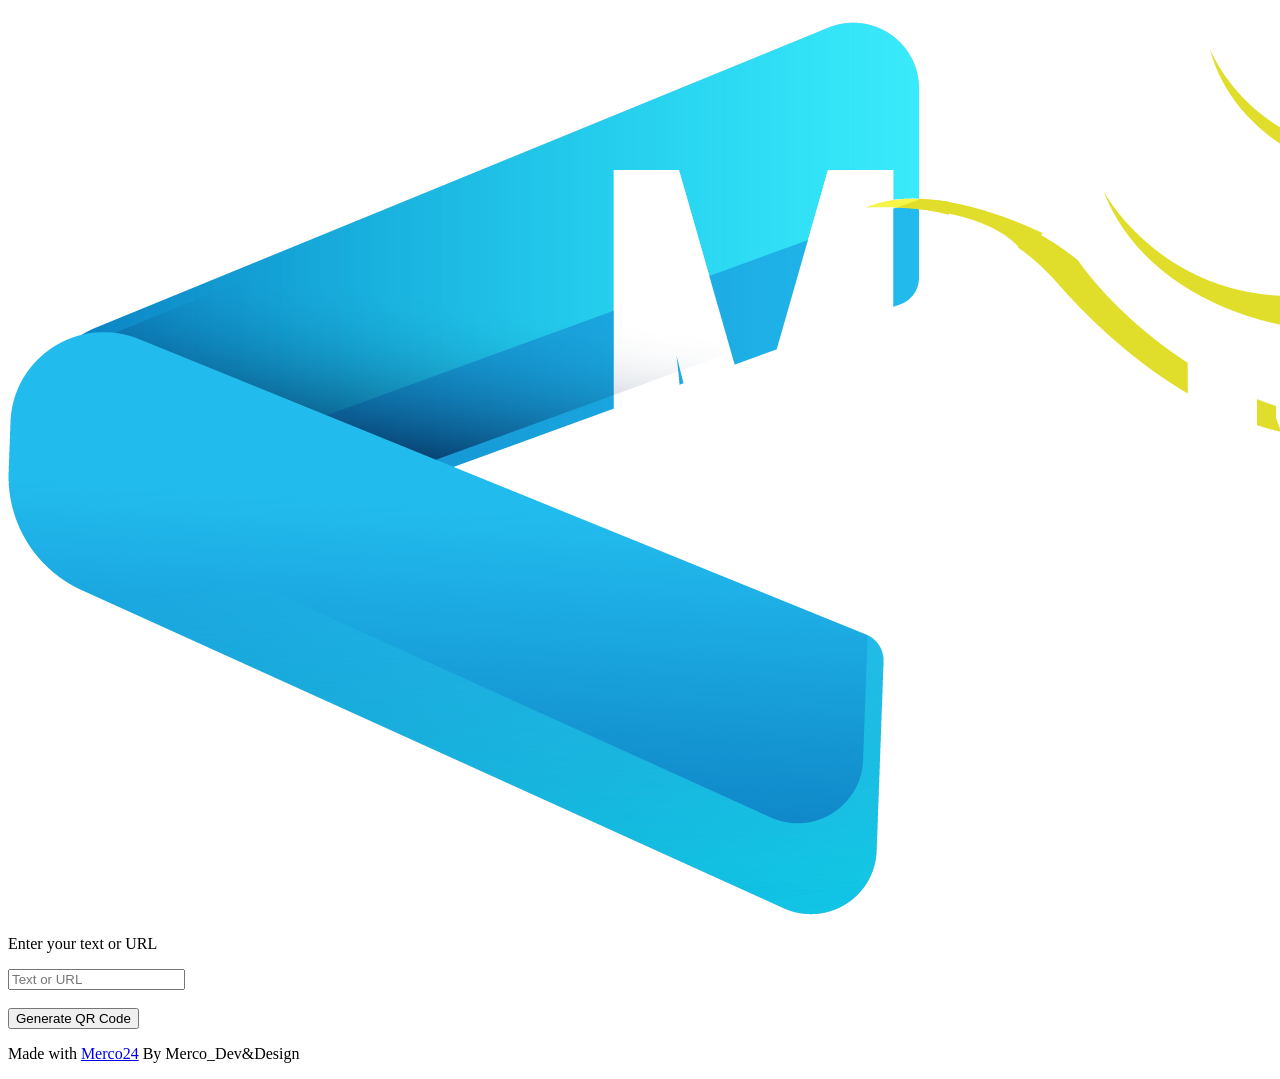
==== index.html @ dcde5528 "build(all):Initialisation du projet avec index.html et readme.md" ====
<!DOCTYPE html>
<html lang="en">
<head>
    <meta charset="UTF-8">
    <meta name="viewport" content="width=device-width, initial-scale=1.0">
    <title>Qr Gen</title>
</head>

<body>

    <header><img src="My logo.png" alt="Mon logo"></header>
    
    <div class="container">
        
        <p>Enter your text or URL</p>
        <input type="text" placeholder="Text or URL" id="qrtext" maxlength="500">
        
        <div id="imgBox">
            <img src="" id="qrImg">
        </div>

        <button>Generate QR Code</button>

    </div>

    <footer> <p>Made with <a href="https://github.com/Merco24">Merco24</a> By Merco_Dev&Design</p></footer>

</body>
</html>
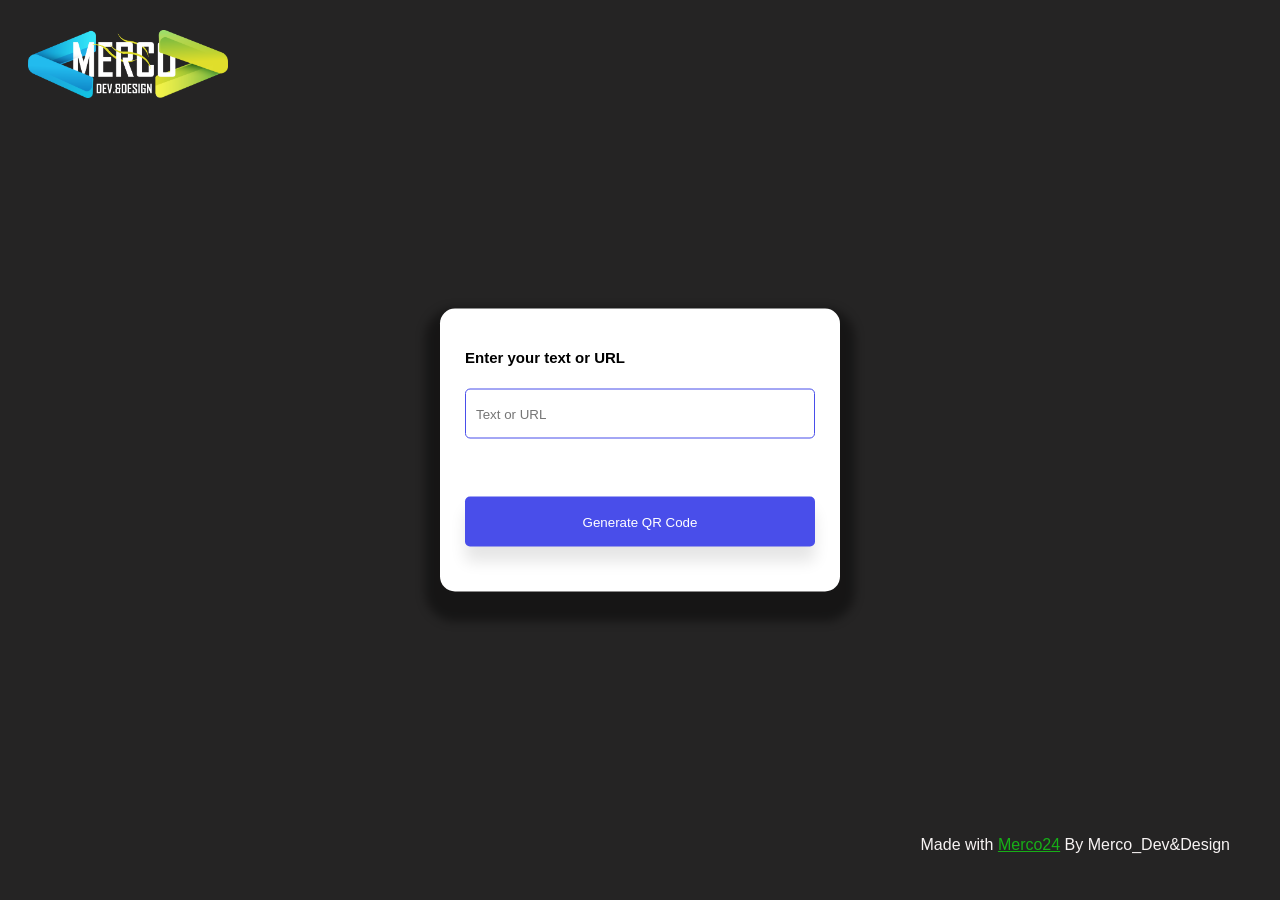
==== commit 3163a7b1: "style(all):Ajout de syle avec le index.css" ====
--- a/index.html
+++ b/index.html
@@ -3,13 +3,14 @@
 <head>
     <meta charset="UTF-8">
     <meta name="viewport" content="width=device-width, initial-scale=1.0">
+    <link rel="stylesheet" href="index.css">
     <title>Qr Gen</title>
 </head>
 
 <body>
 
     <header><img src="My logo.png" alt="Mon logo"></header>
-    
+
     <div class="container">
         
         <p>Enter your text or URL</p>
--- a/index.css
+++ b/index.css
@@ -0,0 +1,67 @@
+* {
+    font-family: 'poppins', sans-serif;
+    box-sizing: border-box;
+}
+body{
+    background: #252424;
+    padding: 20px;
+}
+header img{
+    display: flex;
+    position: absolute;
+    top: 30px;
+    width: 200px;
+    height: auto;
+}
+.container{
+    width: 400px;
+    padding: 25px 25px;
+    position: absolute;
+    top: 50%;
+    left: 50%;
+    transform: translate(-50%, -50%);
+    background: #fff;
+    border-radius: 15px;
+    box-shadow:  0 15px 10px 15px rgba(0, 0, 0, 0.4);
+}
+
+.container p{
+    font-weight: 600;
+    font-size: 15px;
+    margin-bottom: 8px;
+}
+
+.container input{
+    width: 100%;
+    height: 50px;
+    border: 1px solid #494eea;
+    outline: 0;
+    padding: 10px;
+    border-radius: 5px;
+    margin: 15px 0 20px;
+}
+
+.container button{
+    width: 100%;
+    height: 50px;
+    background: #494eea;
+    color: #fff;
+    border: 0;
+    outline: 0;
+    border-radius: 5px;
+    box-shadow: 0 15px 15px rgba(0, 0, 0, 0.1);
+    cursor: pointer;
+    margin: 20px 0;
+    font-weight: 500px;
+}
+
+footer p{
+    position: fixed;
+    float: left;
+    bottom: 30px;
+    right: 50px;
+    color: rgb(247, 243, 243);
+}
+footer a{
+    color: rgb(23, 175, 23);
+}
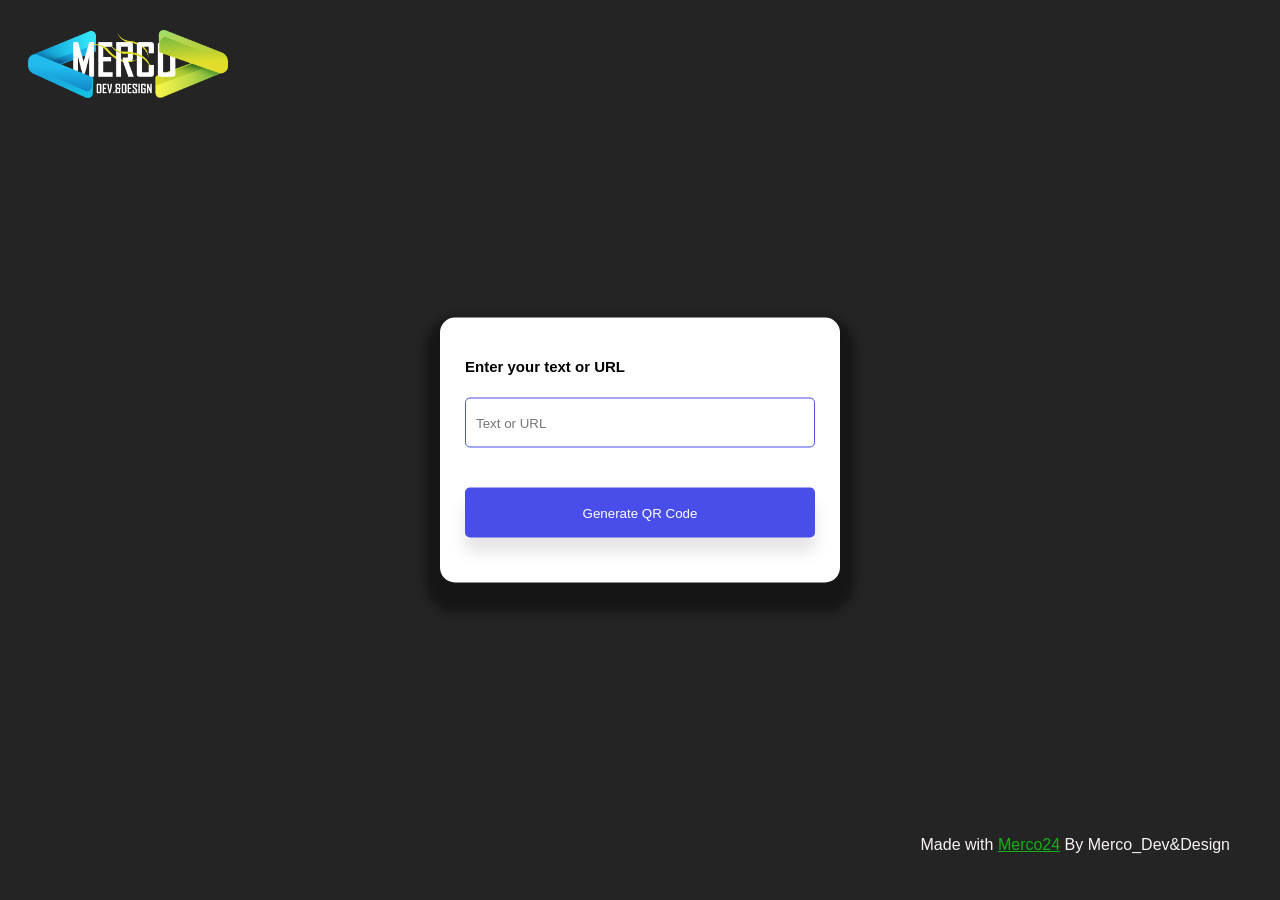
==== commit 7a2c45a0: "fix(index.css,index.html):Résolution du problème de texte manquant dans la zone de texte--Merco_Dev" ====
--- a/index.html
+++ b/index.html
@@ -20,11 +20,29 @@
             <img src="" id="qrImg">
         </div>
 
-        <button>Generate QR Code</button>
+        <button onclick="generateQR()">Generate QR Code</button>
 
     </div>
 
-    <footer> <p>Made with <a href="https://github.com/Merco24">Merco24</a> By Merco_Dev&Design</p></footer>
+    <footer>
+        <p>Made with <a href="https://github.com/Merco24">Merco24</a> By Merco_Dev&Design</p>
+    </footer>
+
+    <script>
+
+        let qrtext = document.getElementById("qrtext");
+        let imgBox = document.getElementById("imgBox");
+        let qrImg = document.getElementById("qrImg");
+
+        function generateQR(){
+            if(qrtext.value.length > 0){
+            qrImg.src = `https://api.qrserver.com/v1/create-qr-code/?size=150x150&data=${qrtext.value}`;
+            imgBox.classList.add("show-qr");
+            }
+            
+        }
+
+    </script>
 
 </body>
 </html>
--- a/index.css
+++ b/index.css
@@ -64,4 +64,22 @@
 }
 footer a{
     color: rgb(23, 175, 23);
-}+}
+#imgBox{
+    width: 200px;
+    border-radius: 5px;
+    margin: 0 auto;
+    max-height: 0;
+    overflow: hidden;
+    transition: max-height 0.5s;
+}
+#imgBox img{
+    width: 100%;
+    padding: 10px;
+}
+#imgBox.show-qr{
+    max-height: 300px;
+    margin: 10px, auto;
+    border: 1px solid #d1d1d1;
+}
+
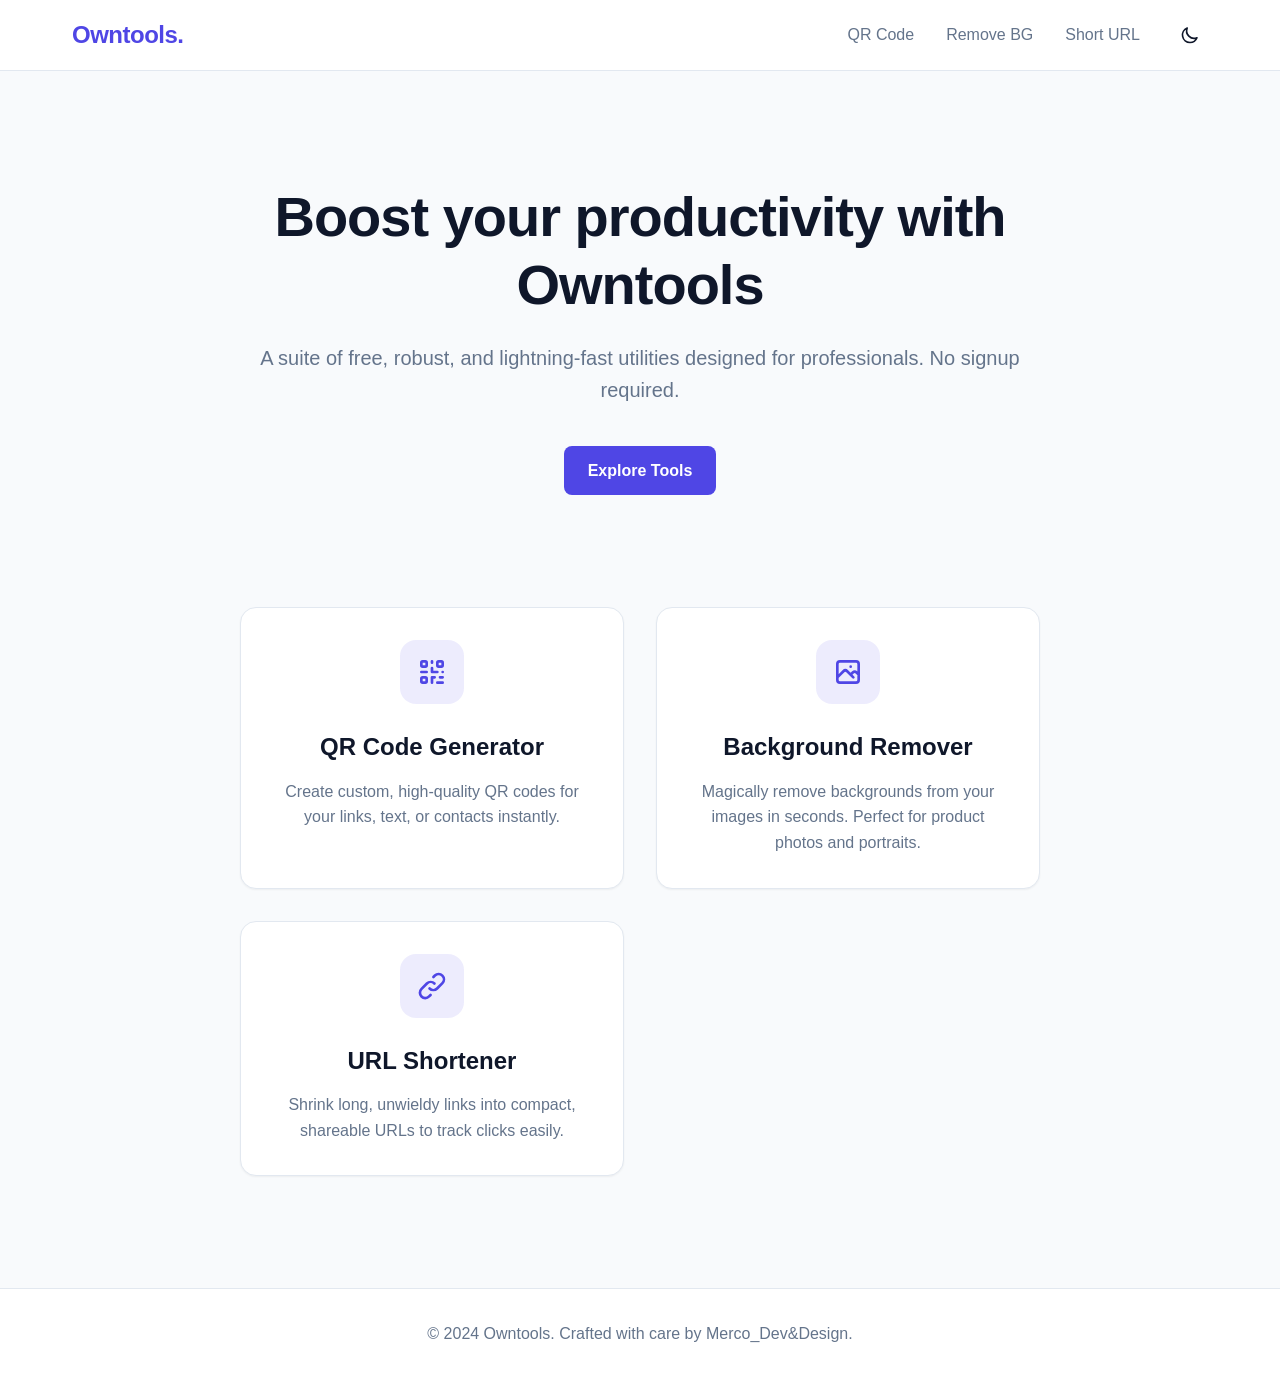
==== commit 4b1dbce8: "feat: transform simple QR app into multi-page Owntools SaaS toolbox This commit completely refactors" ====
--- a/index.html
+++ b/index.html
@@ -3,46 +3,142 @@
 <head>
     <meta charset="UTF-8">
     <meta name="viewport" content="width=device-width, initial-scale=1.0">
-    <link rel="stylesheet" href="index.css">
-    <title>Qr Gen</title>
+    <link rel="stylesheet" href="css/style.css">
+    <title>Owntools - Your All-in-One Utility Toolbox</title>
+    <style>
+        /* Home specific styles */
+        .hero {
+            text-align: center;
+            padding: 5rem 1rem;
+            max-width: 800px;
+            margin: 0 auto;
+        }
+        .hero h1 {
+            font-size: 3.5rem;
+            font-weight: 800;
+            margin-bottom: 1.5rem;
+            line-height: 1.2;
+            letter-spacing: -1px;
+        }
+        .hero p {
+            font-size: 1.25rem;
+            color: var(--secondary-text);
+            margin-bottom: 2.5rem;
+        }
+
+        .tools-grid {
+            display: grid;
+            grid-template-columns: repeat(auto-fit, minmax(300px, 1fr));
+            gap: 2rem;
+            padding: 2rem 0 5rem;
+        }
+
+        .tool-card {
+            display: flex;
+            flex-direction: column;
+            align-items: center;
+            text-align: center;
+            cursor: pointer;
+            text-decoration: none;
+            color: inherit;
+        }
+
+        .tool-icon {
+            width: 64px;
+            height: 64px;
+            background-color: rgba(79, 70, 229, 0.1);
+            color: var(--primary-color);
+            border-radius: 1rem;
+            display: flex;
+            align-items: center;
+            justify-content: center;
+            margin-bottom: 1.5rem;
+            transition: background-color 0.3s;
+        }
+
+        .tool-icon svg {
+            width: 32px;
+            height: 32px;
+        }
+
+        .tool-card:hover .tool-icon {
+            background-color: var(--primary-color);
+            color: white;
+        }
+        
+        .tool-card h3 {
+            font-size: 1.5rem;
+            margin-bottom: 0.75rem;
+        }
+        
+        .tool-card p {
+            color: var(--secondary-text);
+            flex-grow: 1;
+        }
+    </style>
 </head>
-
 <body>
 
-    <header><img src="My logo.png" alt="Mon logo"></header>
+    <header>
+        <div class="nav-container">
+            <a href="index.html" class="logo">Owntools.</a>
+            <nav class="nav-links">
+                <a href="qrcode.html">QR Code</a>
+                <a href="removebg.html">Remove BG</a>
+                <a href="shorturl.html">Short URL</a>
+                <button id="theme-toggle" aria-label="Toggle Dark Mode"></button>
+            </nav>
+        </div>
+    </header>
 
-    <div class="container">
-        
-        <p>Enter your text or URL</p>
-        <input type="text" placeholder="Text or URL" id="qrtext" maxlength="500">
-        
-        <div id="imgBox">
-            <img src="" id="qrImg">
-        </div>
+    <main class="container">
+        <section class="hero">
+            <h1>Boost your productivity with Owntools</h1>
+            <p>A suite of free, robust, and lightning-fast utilities designed for professionals. No signup required.</p>
+            <div style="display: flex; gap: 1rem; justify-content: center;">
+                <a href="#tools" class="btn">Explore Tools</a>
+            </div>
+        </section>
 
-        <button onclick="generateQR()">Generate QR Code</button>
+        <section id="tools" class="tools-grid">
 
-    </div>
+            <a href="qrcode.html" class="card tool-card">
+                <div class="tool-icon">
+                    <svg xmlns="http://www.w3.org/2000/svg" fill="none" viewBox="0 0 24 24" stroke="currentColor">
+                        <path stroke-linecap="round" stroke-linejoin="round" stroke-width="2" d="M12 4v1m6 11h2m-6 0h-2v4m0-11v3m0 0h.01M12 12h4.01M16 20h4M4 12h4m12 0h.01M5 8h2a1 1 0 001-1V5a1 1 0 00-1-1H5a1 1 0 00-1 1v2a1 1 0 001 1zm12 0h2a1 1 0 001-1V5a1 1 0 00-1-1h-2a1 1 0 00-1 1v2a1 1 0 001 1zM5 20h2a1 1 0 001-1v-2a1 1 0 00-1-1H5a1 1 0 00-1 1v2a1 1 0 001 1z" />
+                    </svg>
+                </div>
+                <h3>QR Code Generator</h3>
+                <p>Create custom, high-quality QR codes for your links, text, or contacts instantly.</p>
+            </a>
+
+            <a href="removebg.html" class="card tool-card">
+                <div class="tool-icon">
+                    <svg xmlns="http://www.w3.org/2000/svg" fill="none" viewBox="0 0 24 24" stroke="currentColor">
+                        <path stroke-linecap="round" stroke-linejoin="round" stroke-width="2" d="M4 16l4.586-4.586a2 2 0 012.828 0L16 16m-2-2l1.586-1.586a2 2 0 012.828 0L20 14m-6-6h.01M6 20h12a2 2 0 002-2V6a2 2 0 00-2-2H6a2 2 0 00-2 2v12a2 2 0 002 2z" />
+                    </svg>
+                </div>
+                <h3>Background Remover</h3>
+                <p>Magically remove backgrounds from your images in seconds. Perfect for product photos and portraits.</p>
+            </a>
+
+            <a href="shorturl.html" class="card tool-card">
+                <div class="tool-icon">
+                    <svg xmlns="http://www.w3.org/2000/svg" fill="none" viewBox="0 0 24 24" stroke="currentColor">
+                        <path stroke-linecap="round" stroke-linejoin="round" stroke-width="2" d="M13.828 10.172a4 4 0 00-5.656 0l-4 4a4 4 0 105.656 5.656l1.102-1.101m-.758-4.899a4 4 0 005.656 0l4-4a4 4 0 00-5.656-5.656l-1.1 1.1" />
+                    </svg>
+                </div>
+                <h3>URL Shortener</h3>
+                <p>Shrink long, unwieldy links into compact, shareable URLs to track clicks easily.</p>
+            </a>
+
+        </section>
+    </main>
 
     <footer>
-        <p>Made with <a href="https://github.com/Merco24">Merco24</a> By Merco_Dev&Design</p>
+        <p>&copy; 2024 Owntools. Crafted with care by Merco_Dev&Design.</p>
     </footer>
 
-    <script>
-
-        let qrtext = document.getElementById("qrtext");
-        let imgBox = document.getElementById("imgBox");
-        let qrImg = document.getElementById("qrImg");
-
-        function generateQR(){
-            if(qrtext.value.length > 0){
-            qrImg.src = `https://api.qrserver.com/v1/create-qr-code/?size=150x150&data=${qrtext.value}`;
-            imgBox.classList.add("show-qr");
-            }
-            
-        }
-
-    </script>
-
+    <script src="js/main.js"></script>
 </body>
 </html>
--- a/css/style.css
+++ b/css/style.css
@@ -0,0 +1,236 @@
+:root {
+  /* Variables pour le thème clair */
+  --bg-color: #f8fafc;
+  --text-color: #0f172a;
+  --card-bg: #ffffff;
+  --primary-color: #4f46e5; /* Bleu Indigo SaaS */
+  --primary-hover: #4338ca;
+  --border-color: #e2e8f0;
+  --secondary-text: #64748b;
+  --success-color: #10b981;
+  --error-color: #ef4444;
+  --header-bg: rgba(255, 255, 255, 0.9);
+  --shadow-sm: 0 1px 2px 0 rgba(0, 0, 0, 0.05);
+  --shadow-md: 0 4px 6px -1px rgba(0, 0, 0, 0.1), 0 2px 4px -1px rgba(0, 0, 0, 0.06);
+  --shadow-lg: 0 10px 15px -3px rgba(0, 0, 0, 0.1), 0 4px 6px -2px rgba(0, 0, 0, 0.05);
+}
+
+[data-theme="dark"] {
+  /* Variables pour le thème sombre */
+  --bg-color: #0f172a;
+  --text-color: #f8fafc;
+  --card-bg: #1e293b;
+  --primary-color: #6366f1;
+  --primary-hover: #818cf8;
+  --border-color: #334155;
+  --secondary-text: #94a3b8;
+  --header-bg: rgba(30, 41, 59, 0.9);
+}
+
+* {
+  box-sizing: border-box;
+  margin: 0;
+  padding: 0;
+  font-family: 'Inter', -apple-system, BlinkMacSystemFont, "Segoe UI", Roboto, Helvetica, Arial, sans-serif;
+}
+
+body {
+  background-color: var(--bg-color);
+  color: var(--text-color);
+  line-height: 1.6;
+  transition: background-color 0.3s ease, color 0.3s ease;
+  display: flex;
+  flex-direction: column;
+  min-height: 100vh;
+}
+
+a {
+  text-decoration: none;
+  color: inherit;
+}
+
+/* --- Navigation --- */
+header {
+  position: sticky;
+  top: 0;
+  z-index: 1000;
+  background-color: var(--header-bg);
+  backdrop-filter: blur(10px);
+  border-bottom: 1px solid var(--border-color);
+}
+
+.nav-container {
+  max-width: 1200px;
+  margin: 0 auto;
+  padding: 1rem 2rem;
+  display: flex;
+  justify-content: space-between;
+  align-items: center;
+}
+
+.logo {
+  font-size: 1.5rem;
+  font-weight: 800;
+  color: var(--primary-color);
+  letter-spacing: -0.5px;
+}
+
+.nav-links {
+  display: flex;
+  gap: 2rem;
+  align-items: center;
+}
+
+.nav-links a {
+  font-weight: 500;
+  color: var(--secondary-text);
+  transition: color 0.2s;
+}
+
+.nav-links a:hover, .nav-links a.active {
+  color: var(--text-color);
+}
+
+/* Theme Toggle Button */
+#theme-toggle {
+  background: none;
+  border: none;
+  cursor: pointer;
+  color: var(--text-color);
+  display: flex;
+  align-items: center;
+  justify-content: center;
+  padding: 0.5rem;
+  border-radius: 50%;
+  transition: background-color 0.2s;
+}
+
+#theme-toggle:hover {
+  background-color: var(--border-color);
+}
+
+#theme-toggle svg {
+  width: 20px;
+  height: 20px;
+}
+
+/* --- Utilities --- */
+.container {
+  max-width: 1200px;
+  margin: 0 auto;
+  padding: 2rem;
+  flex: 1; /* Pushes footer down */
+}
+
+.btn {
+  display: inline-block;
+  padding: 0.75rem 1.5rem;
+  background-color: var(--primary-color);
+  color: white;
+  border: none;
+  border-radius: 0.5rem;
+  font-weight: 600;
+  font-size: 1rem;
+  cursor: pointer;
+  transition: background-color 0.2s, transform 0.1s;
+  text-align: center;
+}
+
+.btn:hover {
+  background-color: var(--primary-hover);
+}
+
+.btn:active {
+  transform: translateY(1px);
+}
+
+.btn-outline {
+  background-color: transparent;
+  color: var(--text-color);
+  border: 1px solid var(--border-color);
+}
+
+.btn-outline:hover {
+  background-color: var(--border-color);
+}
+
+.card {
+  background-color: var(--card-bg);
+  border: 1px solid var(--border-color);
+  border-radius: 1rem;
+  padding: 2rem;
+  box-shadow: var(--shadow-sm);
+  transition: transform 0.2s, box-shadow 0.2s;
+}
+
+.card:hover {
+  transform: translateY(-5px);
+  box-shadow: var(--shadow-lg);
+}
+
+/* Input Fields */
+.input-group {
+  margin-bottom: 1.5rem;
+}
+
+.input-group label {
+  display: block;
+  font-weight: 500;
+  margin-bottom: 0.5rem;
+  color: var(--secondary-text);
+}
+
+.input-field {
+  width: 100%;
+  padding: 0.75rem 1rem;
+  border: 1px solid var(--border-color);
+  border-radius: 0.5rem;
+  background-color: var(--bg-color);
+  color: var(--text-color);
+  font-size: 1rem;
+  transition: border-color 0.2s, box-shadow 0.2s;
+}
+
+.input-field:focus {
+  outline: none;
+  border-color: var(--primary-color);
+  box-shadow: 0 0 0 3px rgba(79, 70, 229, 0.2);
+}
+
+/* --- Tool Layout Container (for specific tool pages) --- */
+.tool-layout {
+  max-width: 600px;
+  margin: 3rem auto;
+  text-align: center;
+}
+
+.tool-header {
+  margin-bottom: 2rem;
+}
+
+.tool-header h1 {
+  font-size: 2.5rem;
+  font-weight: 700;
+  margin-bottom: 0.5rem;
+}
+
+.tool-header p {
+  color: var(--secondary-text);
+}
+
+/* --- Footer --- */
+footer {
+  background-color: var(--card-bg);
+  border-top: 1px solid var(--border-color);
+  padding: 2rem;
+  text-align: center;
+  color: var(--secondary-text);
+  margin-top: auto;
+}
+
+/* Responsive */
+@media (max-width: 768px) {
+  .nav-links {
+    display: none; /* In a real app, we'd add a hamburger menu */
+  }
+}
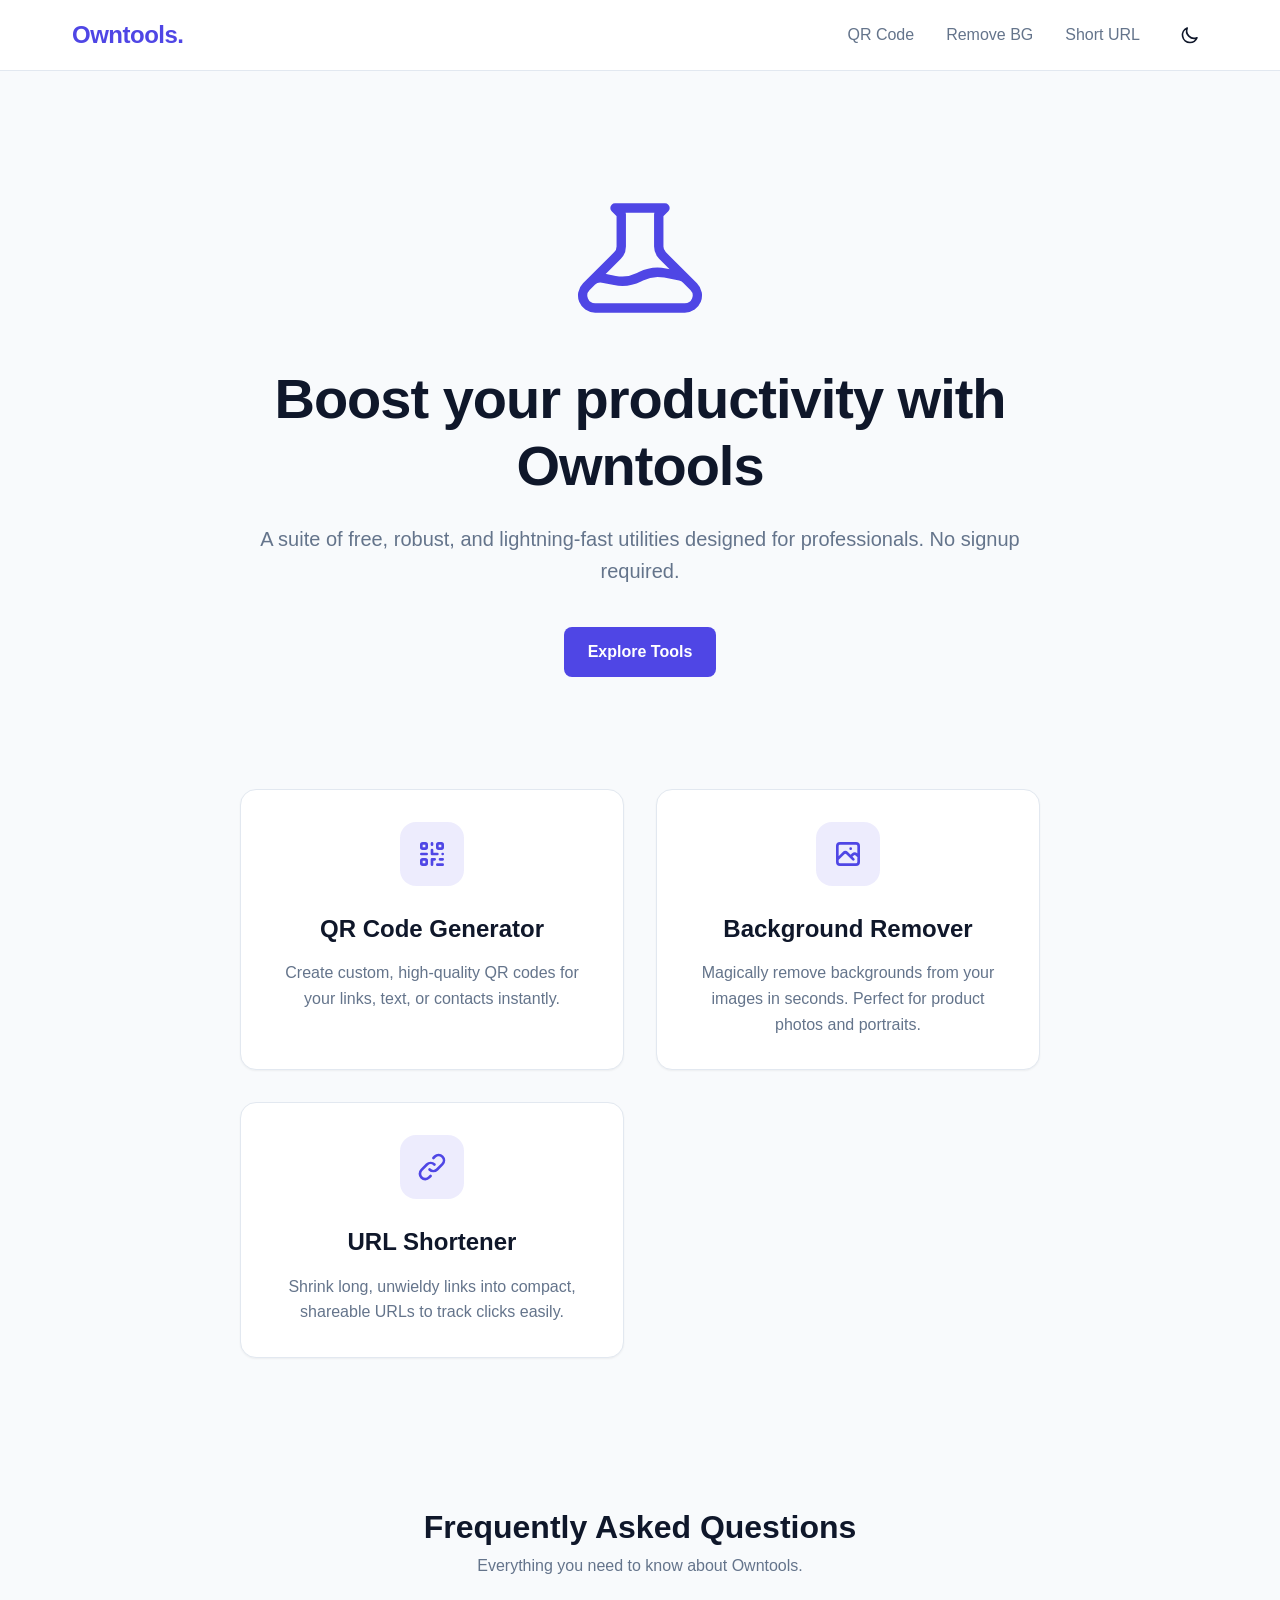
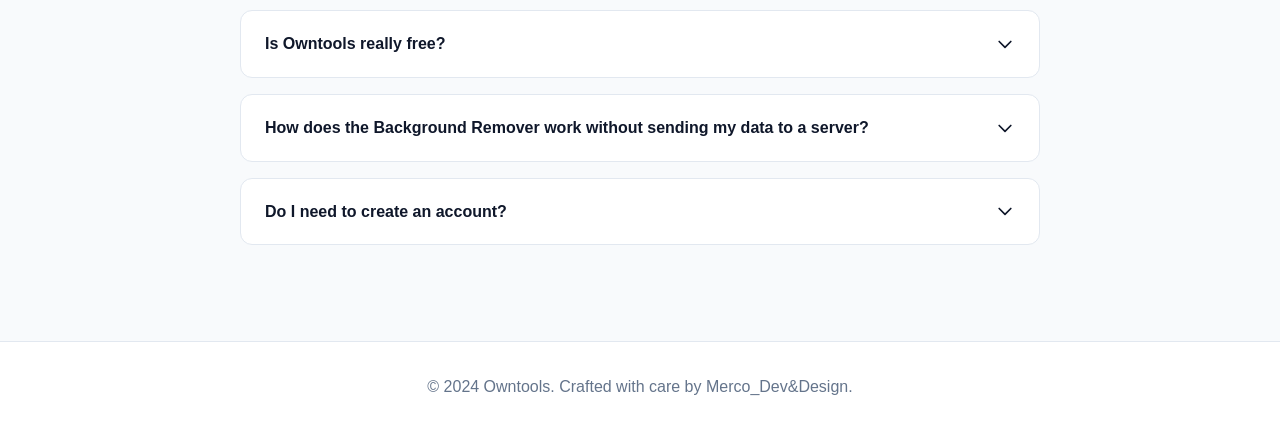
==== commit 2c97c209: "feat: make tools functional and enhance UI animations - Integrated `is.gd` public API to make the UR" ====
--- a/index.html
+++ b/index.html
@@ -92,7 +92,11 @@
     </header>
 
     <main class="container">
-        <section class="hero">
+        <section class="hero fade-in-up">
+            <!-- Modern abstract SVG illustration for Hero -->
+            <svg style="max-width: 150px; margin: 0 auto 1.5rem; color: var(--primary-color);" xmlns="http://www.w3.org/2000/svg" fill="none" viewBox="0 0 24 24" stroke="currentColor">
+                <path stroke-linecap="round" stroke-linejoin="round" stroke-width="1.5" d="M19.428 15.428a2 2 0 00-1.022-.547l-2.387-.477a6 6 0 00-3.86.517l-.318.158a6 6 0 01-3.86.517L6.05 15.21a2 2 0 00-1.806.547M8 4h8l-1 1v5.172a2 2 0 00.586 1.414l5 5c1.26 1.26.367 3.414-1.415 3.414H4.828c-1.782 0-2.674-2.154-1.414-3.414l5-5A2 2 0 009 10.172V5L8 4z" />
+            </svg>
             <h1>Boost your productivity with Owntools</h1>
             <p>A suite of free, robust, and lightning-fast utilities designed for professionals. No signup required.</p>
             <div style="display: flex; gap: 1rem; justify-content: center;">
@@ -102,7 +106,7 @@
 
         <section id="tools" class="tools-grid">
 
-            <a href="qrcode.html" class="card tool-card">
+            <a href="qrcode.html" class="card tool-card fade-in-up" style="transition-delay: 0.1s;">
                 <div class="tool-icon">
                     <svg xmlns="http://www.w3.org/2000/svg" fill="none" viewBox="0 0 24 24" stroke="currentColor">
                         <path stroke-linecap="round" stroke-linejoin="round" stroke-width="2" d="M12 4v1m6 11h2m-6 0h-2v4m0-11v3m0 0h.01M12 12h4.01M16 20h4M4 12h4m12 0h.01M5 8h2a1 1 0 001-1V5a1 1 0 00-1-1H5a1 1 0 00-1 1v2a1 1 0 001 1zm12 0h2a1 1 0 001-1V5a1 1 0 00-1-1h-2a1 1 0 00-1 1v2a1 1 0 001 1zM5 20h2a1 1 0 001-1v-2a1 1 0 00-1-1H5a1 1 0 00-1 1v2a1 1 0 001 1z" />
@@ -112,7 +116,7 @@
                 <p>Create custom, high-quality QR codes for your links, text, or contacts instantly.</p>
             </a>
 
-            <a href="removebg.html" class="card tool-card">
+            <a href="removebg.html" class="card tool-card fade-in-up" style="transition-delay: 0.2s;">
                 <div class="tool-icon">
                     <svg xmlns="http://www.w3.org/2000/svg" fill="none" viewBox="0 0 24 24" stroke="currentColor">
                         <path stroke-linecap="round" stroke-linejoin="round" stroke-width="2" d="M4 16l4.586-4.586a2 2 0 012.828 0L16 16m-2-2l1.586-1.586a2 2 0 012.828 0L20 14m-6-6h.01M6 20h12a2 2 0 002-2V6a2 2 0 00-2-2H6a2 2 0 00-2 2v12a2 2 0 002 2z" />
@@ -122,7 +126,7 @@
                 <p>Magically remove backgrounds from your images in seconds. Perfect for product photos and portraits.</p>
             </a>
 
-            <a href="shorturl.html" class="card tool-card">
+            <a href="shorturl.html" class="card tool-card fade-in-up" style="transition-delay: 0.3s;">
                 <div class="tool-icon">
                     <svg xmlns="http://www.w3.org/2000/svg" fill="none" viewBox="0 0 24 24" stroke="currentColor">
                         <path stroke-linecap="round" stroke-linejoin="round" stroke-width="2" d="M13.828 10.172a4 4 0 00-5.656 0l-4 4a4 4 0 105.656 5.656l1.102-1.101m-.758-4.899a4 4 0 005.656 0l4-4a4 4 0 00-5.656-5.656l-1.1 1.1" />
@@ -133,6 +137,45 @@
             </a>
 
         </section>
+
+        <section class="faq-section fade-in-up">
+            <div class="tool-header" style="text-align: center; margin-bottom: 2rem;">
+                <h2 style="font-size: 2rem; font-weight: 700;">Frequently Asked Questions</h2>
+                <p>Everything you need to know about Owntools.</p>
+            </div>
+
+            <div style="max-width: 800px; margin: 0 auto;">
+                <div class="faq-item">
+                    <div class="faq-question">
+                        <span>Is Owntools really free?</span>
+                        <svg width="20" height="20" fill="none" stroke="currentColor" viewBox="0 0 24 24"><path stroke-linecap="round" stroke-linejoin="round" stroke-width="2" d="M19 9l-7 7-7-7"></path></svg>
+                    </div>
+                    <div class="faq-answer">
+                        <p>Yes, absolutely. Owntools is a passion project built to provide robust tools without subscriptions or hidden fees. We utilize open-source models and free APIs to keep it accessible for everyone.</p>
+                    </div>
+                </div>
+
+                <div class="faq-item">
+                    <div class="faq-question">
+                        <span>How does the Background Remover work without sending my data to a server?</span>
+                        <svg width="20" height="20" fill="none" stroke="currentColor" viewBox="0 0 24 24"><path stroke-linecap="round" stroke-linejoin="round" stroke-width="2" d="M19 9l-7 7-7-7"></path></svg>
+                    </div>
+                    <div class="faq-answer">
+                        <p>We use cutting-edge WebAssembly AI models (@imgly/background-removal) that download and run entirely within your browser. Your images never leave your device, ensuring 100% privacy and no server costs.</p>
+                    </div>
+                </div>
+
+                <div class="faq-item">
+                    <div class="faq-question">
+                        <span>Do I need to create an account?</span>
+                        <svg width="20" height="20" fill="none" stroke="currentColor" viewBox="0 0 24 24"><path stroke-linecap="round" stroke-linejoin="round" stroke-width="2" d="M19 9l-7 7-7-7"></path></svg>
+                    </div>
+                    <div class="faq-answer">
+                        <p>No account creation is required. You can start using all the tools immediately upon visiting the site. No emails, no passwords, just productivity.</p>
+                    </div>
+                </div>
+            </div>
+        </section>
     </main>
 
     <footer>
--- a/css/style.css
+++ b/css/style.css
@@ -114,6 +114,18 @@
   height: 20px;
 }
 
+/* --- Animations --- */
+.fade-in-up {
+    opacity: 0;
+    transform: translateY(30px);
+    transition: opacity 0.6s ease-out, transform 0.6s ease-out;
+}
+
+.fade-in-up.visible {
+    opacity: 1;
+    transform: translateY(0);
+}
+
 /* --- Utilities --- */
 .container {
   max-width: 1200px;
@@ -168,6 +180,50 @@
   box-shadow: var(--shadow-lg);
 }
 
+/* FAQ Section */
+.faq-section {
+    margin: 4rem 0;
+}
+
+.faq-item {
+    background-color: var(--card-bg);
+    border: 1px solid var(--border-color);
+    border-radius: 0.75rem;
+    margin-bottom: 1rem;
+    overflow: hidden;
+}
+
+.faq-question {
+    padding: 1.25rem 1.5rem;
+    font-weight: 600;
+    cursor: pointer;
+    display: flex;
+    justify-content: space-between;
+    align-items: center;
+    color: var(--text-color);
+}
+
+.faq-question svg {
+    transition: transform 0.3s ease;
+}
+
+.faq-answer {
+    padding: 0 1.5rem;
+    max-height: 0;
+    overflow: hidden;
+    color: var(--secondary-text);
+    transition: max-height 0.3s ease, padding 0.3s ease;
+}
+
+.faq-item.active .faq-question svg {
+    transform: rotate(180deg);
+}
+
+.faq-item.active .faq-answer {
+    padding: 0 1.5rem 1.25rem;
+    max-height: 200px;
+}
+
 /* Input Fields */
 .input-group {
   margin-bottom: 1.5rem;
@@ -228,6 +284,19 @@
   margin-top: auto;
 }
 
+/* Animations */
+.spinner {
+    animation: spin 1s linear infinite;
+}
+
+@keyframes spin {
+    from { transform: rotate(0deg); }
+    to { transform: rotate(360deg); }
+}
+
+.opacity-25 { opacity: 0.25; }
+.opacity-75 { opacity: 0.75; }
+
 /* Responsive */
 @media (max-width: 768px) {
   .nav-links {
